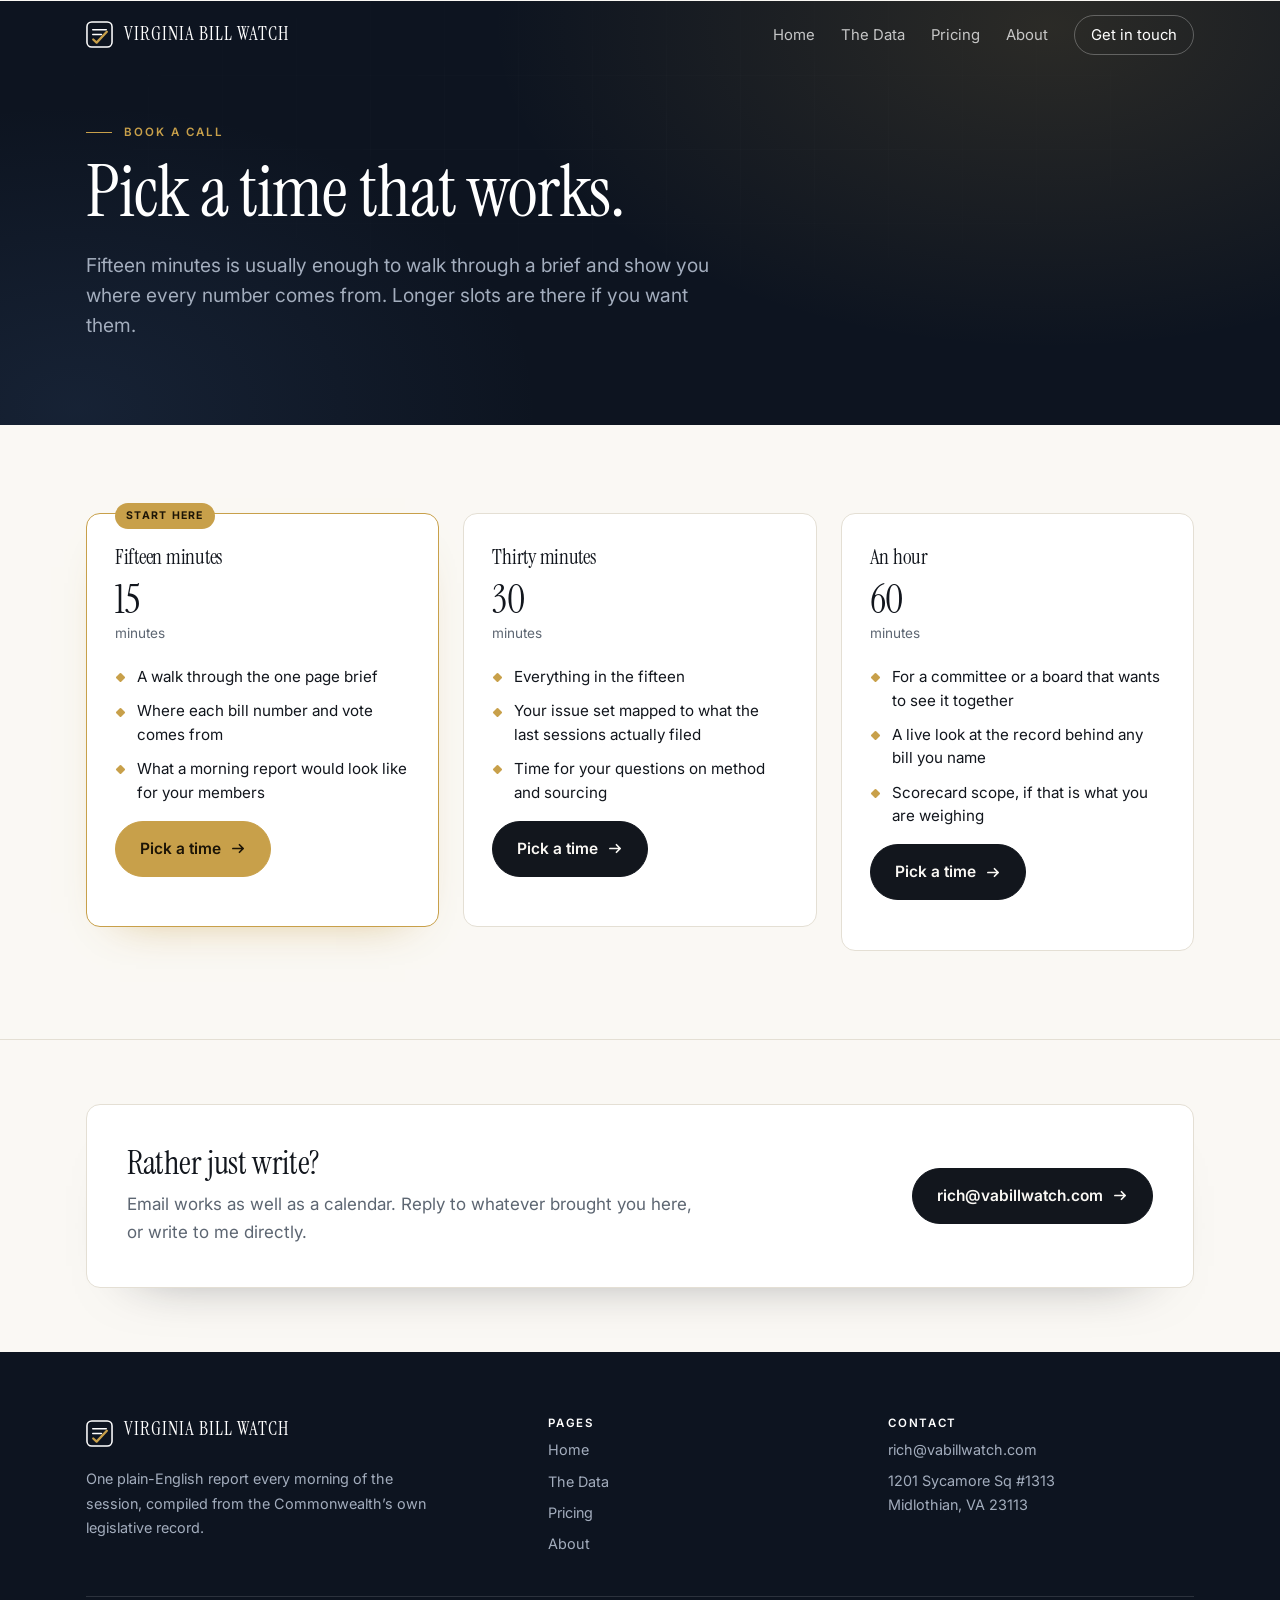
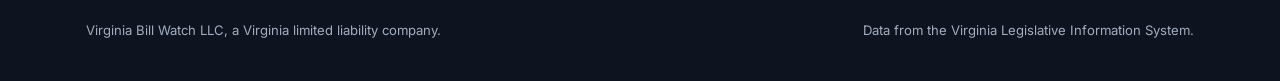
==== meet/index.html @ 0924fa00 "Add a booking page at /meet" ====
<!DOCTYPE html>
<html lang="en">
<head>
<meta charset="utf-8">
<meta name="viewport" content="width=device-width, initial-scale=1">
<title>Book a Call | Virginia Bill Watch</title>
<meta name="description" content="Pick a time to talk with Rich Lennon about legislative tracking for your members.">
<meta name="robots" content="noindex">
<link rel="icon" href="data:image/svg+xml,%3Csvg xmlns='http://www.w3.org/2000/svg' viewBox='0 0 28 28'%3E%3Crect width='28' height='28' rx='6' fill='%230d1420'/%3E%3Cpath d='M7.5 14.6 L11.5 18.6 L21 8.6' fill='none' stroke='%23c8a04a' stroke-width='2.8' stroke-linecap='round' stroke-linejoin='round'/%3E%3C/svg%3E">
<link rel="preconnect" href="https://fonts.googleapis.com">
<link rel="preconnect" href="https://fonts.gstatic.com" crossorigin>
<link href="https://fonts.googleapis.com/css2?family=Instrument+Serif:ital@0;1&family=Inter:wght@400;500;600;700&display=swap" rel="stylesheet">
<link rel="stylesheet" href="/style.css?v=2">
<style>
  /* This page reuses the pricing card, but the badge there reads "Most complete",
     which means nothing on a booking page. */
  .tier.feature::before { content: "Start here"; }
  .tier .button { margin-top: 6px; }
</style>
</head>
<body>

<header class="site-head">
  <div class="wrap">
    <a class="brand" href="/index.html">
      <svg width="27" height="27" viewBox="0 0 28 28" aria-hidden="true">
        <rect x="1" y="1" width="26" height="26" rx="5" fill="none" stroke="currentColor" stroke-width="1.6"/>
        <line x1="7" y1="9" x2="21" y2="9" stroke="currentColor" stroke-width="1.6" stroke-linecap="round"/>
        <line x1="7" y1="14" x2="16" y2="14" stroke="currentColor" stroke-width="1.6" stroke-linecap="round"/>
        <path d="M7.5 19.2 L11 22.4 L21.6 11.2" fill="none" stroke="#c8a04a" stroke-width="2.4" stroke-linecap="round" stroke-linejoin="round"/>
      </svg>
      <p class="wordmark">Virginia Bill Watch</p>
    </a>
    <nav class="site-nav" aria-label="Main">
      <a href="/index.html">Home</a>
      <a href="/data.html">The Data</a>
      <a href="/pricing.html">Pricing</a>
      <a href="/about.html" class="nav-hide">About</a>
      <a href="mailto:rich@vabillwatch.com" class="nav-cta">Get in touch</a>
    </nav>
  </div>
</header>

<section class="pagehead">
  <div class="wrap">
    <p class="eyebrow" data-reveal style="--d:0">Book a call</p>
    <h1 data-reveal style="--d:1">Pick a time that works.</h1>
    <p class="lede" data-reveal style="--d:2">Fifteen minutes is usually enough to walk through a brief and show you where every number comes from. Longer slots are there if you want them.</p>
  </div>
</section>

<section class="band band--paper">
  <div class="wrap">
    <div class="tiers">

      <div class="tier feature" data-reveal style="--d:0">
        <h3>Fifteen minutes</h3>
        <span class="price">15</span>
        <span class="per">minutes</span>
        <ul>
          <li>A walk through the one page brief</li>
          <li>Where each bill number and vote comes from</li>
          <li>What a morning report would look like for your members</li>
        </ul>
        <p><a class="button" href="https://richs-mac-mini.tailf30f0b.ts.net/meet/book/15-minute-meeting">Pick a time
          <svg width="15" height="15" viewBox="0 0 16 16" aria-hidden="true"><path d="M2 8h11M9 4l4 4-4 4" fill="none" stroke="currentColor" stroke-width="1.8" stroke-linecap="round" stroke-linejoin="round"/></svg>
        </a></p>
      </div>

      <div class="tier" data-reveal style="--d:1">
        <h3>Thirty minutes</h3>
        <span class="price">30</span>
        <span class="per">minutes</span>
        <ul>
          <li>Everything in the fifteen</li>
          <li>Your issue set mapped to what the last sessions actually filed</li>
          <li>Time for your questions on method and sourcing</li>
        </ul>
        <p><a class="button button--ink" href="https://richs-mac-mini.tailf30f0b.ts.net/meet/book/30-minute-meeting">Pick a time
          <svg width="15" height="15" viewBox="0 0 16 16" aria-hidden="true"><path d="M2 8h11M9 4l4 4-4 4" fill="none" stroke="currentColor" stroke-width="1.8" stroke-linecap="round" stroke-linejoin="round"/></svg>
        </a></p>
      </div>

      <div class="tier" data-reveal style="--d:2">
        <h3>An hour</h3>
        <span class="price">60</span>
        <span class="per">minutes</span>
        <ul>
          <li>For a committee or a board that wants to see it together</li>
          <li>A live look at the record behind any bill you name</li>
          <li>Scorecard scope, if that is what you are weighing</li>
        </ul>
        <p><a class="button button--ink" href="https://richs-mac-mini.tailf30f0b.ts.net/meet/book/60-minute-meeting">Pick a time
          <svg width="15" height="15" viewBox="0 0 16 16" aria-hidden="true"><path d="M2 8h11M9 4l4 4-4 4" fill="none" stroke="currentColor" stroke-width="1.8" stroke-linecap="round" stroke-linejoin="round"/></svg>
        </a></p>
      </div>

    </div>
  </div>
</section>

<section class="band band--paper band--tight">
  <div class="wrap">
    <div class="cta-band" data-reveal>
      <div>
        <h2>Rather just write?</h2>
        <p>Email works as well as a calendar. Reply to whatever brought you here, or write to me directly.</p>
      </div>
      <div><a class="button button--ink" href="mailto:rich@vabillwatch.com">rich@vabillwatch.com
        <svg width="15" height="15" viewBox="0 0 16 16" aria-hidden="true"><path d="M2 8h11M9 4l4 4-4 4" fill="none" stroke="currentColor" stroke-width="1.8" stroke-linecap="round" stroke-linejoin="round"/></svg>
      </a></div>
    </div>
  </div>
</section>

<footer class="site-foot">
  <div class="wrap">
    <div class="foot-grid">
      <div>
        <a class="brand" href="/index.html">
      <svg width="27" height="27" viewBox="0 0 28 28" aria-hidden="true">
        <rect x="1" y="1" width="26" height="26" rx="5" fill="none" stroke="currentColor" stroke-width="1.6"/>
        <line x1="7" y1="9" x2="21" y2="9" stroke="currentColor" stroke-width="1.6" stroke-linecap="round"/>
        <line x1="7" y1="14" x2="16" y2="14" stroke="currentColor" stroke-width="1.6" stroke-linecap="round"/>
        <path d="M7.5 19.2 L11 22.4 L21.6 11.2" fill="none" stroke="#c8a04a" stroke-width="2.4" stroke-linecap="round" stroke-linejoin="round"/>
      </svg>
          <p class="wordmark">Virginia Bill Watch</p>
        </a>
        <p>One plain-English report every morning of the session, compiled from
        the Commonwealth&rsquo;s own legislative record.</p>
      </div>
      <div>
        <p class="foot-title">Pages</p>
        <div class="foot-nav">
          <a href="/index.html">Home</a>
          <a href="/data.html">The Data</a>
          <a href="/pricing.html">Pricing</a>
          <a href="/about.html">About</a>
        </div>
      </div>
      <div>
        <p class="foot-title">Contact</p>
        <p><a href="mailto:rich@vabillwatch.com">rich@vabillwatch.com</a></p>
        <p>1201 Sycamore Sq #1313<br>Midlothian, VA 23113</p>
      </div>
    </div>
    <div class="foot-legal">
      <span>Virginia Bill Watch LLC, a Virginia limited liability company.</span>
      <span>Data from the Virginia Legislative Information System.</span>
    </div>
  </div>
</footer>

<script src="/app.js" defer></script>
</body>
</html>
---- style.css ----
/* Virginia Bill Watch
   Hand-built design system. No frameworks, no templates.
   Ink and parchment, capitol brass, and the roll call in green and red. */

:root {
  /* surfaces */
  --navy:     #0d1420;
  --navy-2:   #131c2a;
  --paper:    #faf8f4;
  --panel:    #ffffff;
  --panel-2:  #f4f1ea;

  /* ink */
  --ink:      #12161d;
  --ink-2:    #333c49;
  --muted:    #5d6672;
  --on-dark:  #eef1f6;
  --muted-d:  #a3adbd;

  /* lines */
  --line:     #e4dfd4;
  --line-2:   #efebe3;
  --line-d:   rgba(255,255,255,0.13);

  /* accent */
  --brass:    #c8a04a;
  --brass-lo: #e9d9ac;
  --brass-ink:#7d5d16;

  /* the vote */
  --yea:      #3a7a5a;
  --nay:      #a8443a;

  --measure:  66ch;
  --maxw:     1160px;
  --r:        14px;
  --r-sm:     8px;
  --ease:     cubic-bezier(.22,.61,.36,1);
  --head-h:   70px;
}

*, *::before, *::after { box-sizing: border-box; }
html { -webkit-text-size-adjust: 100%; scroll-behavior: smooth; }

body {
  margin: 0;
  background: var(--paper);
  color: var(--ink);
  font-family: Inter, -apple-system, BlinkMacSystemFont, "Segoe UI", Helvetica, Arial, sans-serif;
  font-size: 17px;
  line-height: 1.68;
  -webkit-font-smoothing: antialiased;
  text-rendering: optimizeLegibility;
}

.display, h1, h2, h3, .wordmark, .price, .stat b, .step-n, .pledge-quote {
  font-family: "Instrument Serif", "Source Serif 4", Georgia, "Times New Roman", serif;
  font-weight: 400;
  letter-spacing: -0.012em;
}

h1 { font-size: clamp(2.7rem, 6.1vw, 4.5rem); line-height: 1.02; margin: 0 0 0.32em; }
h2 { font-size: clamp(1.95rem, 3.5vw, 2.7rem); line-height: 1.1;  margin: 0 0 0.5em; }
h3 { font-size: 1.34rem; line-height: 1.25; margin: 0 0 0.4em; }

p, ul, ol { max-width: var(--measure); }
p { margin: 0 0 1.15em; }

a { color: var(--brass-ink); text-decoration: underline; text-underline-offset: 3px; text-decoration-thickness: 1px; transition: color .2s var(--ease); }
a:hover { color: var(--ink); }
:focus-visible { outline: 2px solid var(--brass); outline-offset: 3px; border-radius: 3px; }

.wrap { width: 100%; max-width: var(--maxw); margin: 0 auto; padding: 0 26px; }
.narrow { max-width: 760px; }

.eyebrow {
  display: flex; align-items: center; gap: 12px;
  font-family: Inter, sans-serif;
  font-size: 0.72rem; font-weight: 600;
  letter-spacing: 0.17em; text-transform: uppercase;
  color: var(--brass-ink);
  margin: 0 0 1.1em;
}
.eyebrow::before { content: ""; width: 26px; height: 1px; background: var(--brass); flex: none; }
.on-dark .eyebrow, .hero .eyebrow, .pagehead .eyebrow { color: var(--brass); }

.lede { font-size: 1.2rem; line-height: 1.55; color: var(--muted); max-width: 54ch; }
.hero .lede, .pagehead .lede { color: var(--muted-d); }

/* ============ header ============ */

.site-head {
  position: sticky; top: 0; z-index: 60;
  background: transparent;
  border-bottom: 1px solid transparent;
  transition: background .35s var(--ease), border-color .35s var(--ease), box-shadow .35s var(--ease);
}
.site-head .wrap {
  height: var(--head-h);
  display: flex; align-items: center; justify-content: space-between; gap: 20px;
}
.site-head.is-stuck {
  background: rgba(250,248,244,0.88);
  -webkit-backdrop-filter: saturate(180%) blur(12px);
  backdrop-filter: saturate(180%) blur(12px);
  border-bottom-color: var(--line);
  box-shadow: 0 10px 30px -26px rgba(18,22,29,.5);
}

.brand { display: flex; align-items: center; gap: 11px; text-decoration: none; color: #fff; transition: color .35s var(--ease); }
.site-head.is-stuck .brand { color: var(--ink); }
.brand:hover { color: inherit; }
.brand svg { display: block; flex: none; }
.wordmark { margin: 0; font-size: 1.16rem; letter-spacing: 0.055em; text-transform: uppercase; }

.site-nav { display: flex; align-items: center; gap: 26px; font-size: 0.93rem; }
.site-nav a { color: rgba(255,255,255,0.74); text-decoration: none; position: relative; padding: 4px 0; transition: color .25s var(--ease); }
.site-nav a::after {
  content: ""; position: absolute; left: 0; right: 0; bottom: -2px; height: 2px;
  background: var(--brass); transform: scaleX(0); transform-origin: left;
  transition: transform .3s var(--ease);
}
.site-nav a:hover { color: #fff; }
.site-nav a:hover::after, .site-nav a[aria-current="page"]::after { transform: scaleX(1); }
.site-nav a[aria-current="page"] { color: #fff; }
.site-head.is-stuck .site-nav a { color: var(--muted); }
.site-head.is-stuck .site-nav a:hover,
.site-head.is-stuck .site-nav a[aria-current="page"] { color: var(--ink); }
.site-nav .nav-cta {
  border: 1px solid rgba(255,255,255,0.28); border-radius: 100px; padding: 7px 16px; color: #fff;
  transition: background .25s var(--ease), border-color .25s var(--ease), color .25s var(--ease);
}
.site-nav .nav-cta::after { display: none; }
.site-nav .nav-cta:hover { background: var(--brass); border-color: var(--brass); color: #1c1406; }
.site-head.is-stuck .nav-cta { border-color: var(--line); color: var(--ink); }
.site-head.is-stuck .nav-cta:hover { background: var(--ink); border-color: var(--ink); color: var(--paper); }

/* ============ dark bands ============ */

.hero, .pagehead, .band--dark, .site-foot {
  background: var(--navy);
  color: var(--on-dark);
  position: relative;
  overflow: hidden;
}
.hero::before, .pagehead::before, .band--dark::before {
  content: ""; position: absolute; inset: 0; pointer-events: none;
  background:
    radial-gradient(900px 520px at 82% 6%, rgba(200,160,74,0.16), transparent 62%),
    radial-gradient(700px 460px at 6% 96%, rgba(80,120,180,0.14), transparent 66%);
}
.hero::after, .pagehead::after {
  content: ""; position: absolute; inset: 0; pointer-events: none; opacity: .5;
  background-image:
    linear-gradient(rgba(255,255,255,.028) 1px, transparent 1px),
    linear-gradient(90deg, rgba(255,255,255,.028) 1px, transparent 1px);
  background-size: 74px 74px;
  -webkit-mask-image: radial-gradient(80% 70% at 50% 30%, #000, transparent 78%);
  mask-image: radial-gradient(80% 70% at 50% 30%, #000, transparent 78%);
}
.hero .wrap, .pagehead .wrap, .band--dark .wrap { position: relative; z-index: 1; }
.hero h1, .pagehead h1, .band--dark h2 { color: #fff; }

.hero { padding: calc(var(--head-h) + 54px) 0 88px; margin-top: calc(var(--head-h) * -1); }
.pagehead { padding: calc(var(--head-h) + 52px) 0 62px; margin-top: calc(var(--head-h) * -1); }
.pagehead h1 { max-width: 20ch; }

.hero-grid { display: grid; grid-template-columns: 1.02fr 0.98fr; gap: 60px; align-items: center; }
.hero h1 { max-width: 15ch; }

.hero-actions { display: flex; flex-wrap: wrap; gap: 14px; margin: 30px 0 22px; }

.button {
  display: inline-flex; align-items: center; gap: 10px;
  background: var(--brass); color: #1c1406;
  padding: 14px 24px; border-radius: 100px;
  font-size: 0.97rem; font-weight: 600; text-decoration: none;
  border: 1px solid var(--brass);
  transition: transform .25s var(--ease), box-shadow .25s var(--ease), background .25s var(--ease);
}
.button:hover { background: #d9b463; color: #1c1406; transform: translateY(-2px); box-shadow: 0 14px 28px -16px rgba(200,160,74,.75); }
.button svg { transition: transform .25s var(--ease); }
.button:hover svg { transform: translateX(3px); }
.button--ghost { background: transparent; color: #fff; border-color: rgba(255,255,255,0.3); }
.button--ghost:hover { background: rgba(255,255,255,0.08); color: #fff; border-color: rgba(255,255,255,0.55); box-shadow: none; }
.button--ink { background: var(--ink); border-color: var(--ink); color: var(--paper); }
.button--ink:hover { background: var(--brass-ink); border-color: var(--brass-ink); color: #fff; box-shadow: 0 14px 28px -18px rgba(18,22,29,.8); }

.countdown {
  font-size: 0.9rem; color: var(--muted-d);
  display: flex; align-items: center; gap: 10px; flex-wrap: wrap;
}
.countdown .dot { width: 7px; height: 7px; border-radius: 50%; background: var(--brass); flex: none; box-shadow: 0 0 0 4px rgba(200,160,74,.18); }
.countdown b { color: #fff; font-weight: 600; font-variant-numeric: tabular-nums; }
.countdown-days::before { content: "\00B7"; margin-right: 8px; opacity: .55; }

.countdown--big { margin-top: 30px; align-items: center; }
.countdown--big .countdown-days { display: flex; align-items: center; gap: 12px; flex-wrap: wrap; }
.countdown--big .countdown-days::before { display: none; }
.tick-cell { display: flex; flex-direction: column; align-items: center; min-width: 2.1em; }
.tick-cell b {
  font-family: "Instrument Serif", "Source Serif 4", Georgia, "Times New Roman", serif;
  font-weight: 400; font-size: clamp(2rem, 3.4vw, 2.9rem); line-height: 1;
}
.tick-cell i { font-style: normal; font-size: 0.64rem; letter-spacing: 0.1em; text-transform: uppercase; color: var(--muted-d); margin-top: 5px; }
.tick-sep { color: var(--brass); opacity: 0.55; font-size: 1.5rem; align-self: flex-start; line-height: 1.6; }
.countdown--big .tick-caption { font-size: 0.88rem; line-height: 1.45; margin-left: 6px; }

/* ============ the vote card (signature) ============ */

.votecard {
  background: rgba(255,255,255,0.045);
  border: 1px solid var(--line-d);
  border-radius: var(--r);
  padding: 24px 24px 20px;
  -webkit-backdrop-filter: blur(8px); backdrop-filter: blur(8px);
  box-shadow: 0 40px 80px -50px rgba(0,0,0,.9);
}
.votecard-head { display: flex; justify-content: space-between; align-items: baseline; gap: 14px; border-bottom: 1px solid var(--line-d); padding-bottom: 13px; margin-bottom: 20px; }
.votecard-head strong { font-size: 0.98rem; color: #fff; font-weight: 600; white-space: nowrap; }
.votecard-head span { font-size: 0.76rem; color: var(--muted-d); letter-spacing: .04em; }

.vote-block + .vote-block { margin-top: 22px; padding-top: 20px; border-top: 1px solid var(--line-d); }
.vote-block .vb-top { display: flex; justify-content: space-between; align-items: baseline; gap: 12px; margin-bottom: 11px; }
.vote-block .vb-where { font-size: 0.82rem; color: var(--muted-d); }
.vote-block .vb-tally { font-size: 1.04rem; font-weight: 600; color: #fff; font-variant-numeric: tabular-nums; letter-spacing: .01em; }
.vote-block.is-decisive .vb-tally { color: var(--brass); }

.wall { --sq: 20px; display: grid; gap: 3px; width: -moz-fit-content; width: fit-content; }
.wall i {
  display: block; width: var(--sq); height: var(--sq); border-radius: 2px;
  opacity: 0; transform: scale(.55);
  transition: opacity .32s var(--ease), transform .32s var(--ease);
  transition-delay: calc(var(--i, 0) * 9ms);
}
.wall.is-in i { opacity: 1; transform: none; }
.wall i.y { background: #45936d; }
.wall i.n { background: #c2564a; }
.wall i.o { background: rgba(255,255,255,0.16); }
.wall--big   { grid-template-columns: repeat(14, var(--sq)); }
.wall--small { grid-template-columns: repeat(15, var(--sq)); }

.vote-note { font-size: 0.83rem; color: var(--muted-d); margin: 16px 0 0; max-width: none; line-height: 1.55; }
.vote-note b { color: var(--brass); font-weight: 600; }

.vote-key { display: flex; gap: 16px; flex-wrap: wrap; font-size: 0.74rem; color: var(--muted-d); margin-top: 14px; letter-spacing: .02em; }
.vote-key span { display: flex; align-items: center; gap: 6px; }
.vote-key i { width: 9px; height: 9px; border-radius: 2px; display: block; }

/* ============ bands + sections ============ */

.band { padding: 88px 0; }
.band--paper { background: var(--paper); }
.band--panel { background: var(--panel-2); }
.band--dark { padding: 84px 0; }
.band--tight { padding: 64px 0; }
.band + .band--paper { border-top: 1px solid var(--line); }

.section-head { max-width: 44ch; margin-bottom: 44px; }
.section-head p { color: var(--muted); font-size: 1.06rem; }

/* ============ stats ============ */

.stats {
  display: grid; grid-template-columns: repeat(auto-fit, minmax(200px, 1fr));
  gap: 1px; background: var(--line);
  border: 1px solid var(--line); border-radius: var(--r); overflow: hidden;
}
.stat { background: var(--panel); padding: 26px 24px 24px; }
.stat b { display: block; font-size: 2.7rem; line-height: 1; font-variant-numeric: tabular-nums; color: var(--ink); }
.stat span { display: block; font-size: 0.87rem; color: var(--muted); margin-top: 9px; line-height: 1.45; }
.band--dark .stats, .hero .stats { background: var(--line-d); border-color: var(--line-d); }
.band--dark .stat, .hero .stat { background: rgba(255,255,255,0.035); }
.band--dark .stat b, .hero .stat b { color: #fff; }
.band--dark .stat span, .hero .stat span { color: var(--muted-d); }

/* ============ the ledger ============ */

.ledger {
  background: var(--panel); border: 1px solid var(--line);
  border-radius: var(--r); overflow: hidden;
  box-shadow: 0 30px 60px -50px rgba(18,22,29,.6);
}
.ledger-head {
  display: flex; flex-wrap: wrap; justify-content: space-between; align-items: baseline; gap: 8px 20px;
  padding: 20px 24px; border-bottom: 1px solid var(--line); background: linear-gradient(var(--panel), var(--panel-2));
}
.ledger-head strong { font-size: 1.04rem; }
.ledger-head span { font-size: 0.83rem; color: var(--muted); }

.lrow {
  display: grid; grid-template-columns: 76px minmax(190px, 250px) 1fr 176px; gap: 20px;
  align-items: center; padding: 15px 24px;
  border-bottom: 1px solid var(--line-2);
  transition: background .25s var(--ease);
}
.lrow:last-of-type { border-bottom: 0; }
.lrow--novote { grid-template-columns: 76px minmax(190px, 250px) 1fr; }
.lrow:hover { background: #fcfaf5; }
.lrow .l-date { font-size: 0.85rem; color: var(--muted); font-variant-numeric: tabular-nums; white-space: nowrap; }
.lrow .l-where { font-size: 0.93rem; font-weight: 500; }
.lrow .l-what { font-size: 0.89rem; color: var(--muted); }
.lrow .l-vote { display: flex; align-items: center; gap: 11px; justify-content: flex-end; }
.l-num { font-size: 0.88rem; font-weight: 600; font-variant-numeric: tabular-nums; white-space: nowrap; }
.bar { width: 92px; height: 7px; border-radius: 4px; background: var(--line-2); display: flex; overflow: hidden; flex: none; }
.bar i { display: block; height: 100%; width: 0; transition: width .9s var(--ease); }
.bar.is-in i { width: var(--w); }
.bar .y { background: var(--yea); }
.bar .n { background: var(--nay); }

.lrow.is-decisive { background: #fdf7ea; box-shadow: inset 3px 0 0 var(--brass); }
.lrow.is-decisive:hover { background: #fcf3df; }
.lrow.is-decisive .l-where { color: var(--brass-ink); }
.lrow.is-decisive .l-num { color: var(--brass-ink); }
.l-flag {
  display: inline-block; margin-left: 8px; font-size: 0.66rem; font-weight: 600;
  letter-spacing: .1em; text-transform: uppercase; color: var(--brass-ink);
  border: 1px solid var(--brass-lo); border-radius: 100px; padding: 2px 8px; background: #fff;
}
.ledger-note {
  font-size: 0.88rem; color: var(--muted); max-width: none;
  border-top: 1px solid var(--line); padding: 18px 24px; margin: 0; background: var(--panel-2);
}

/* ============ steps ============ */

.steps { display: grid; grid-template-columns: repeat(auto-fit, minmax(260px, 1fr)); gap: 26px; }
.step { border-top: 2px solid var(--ink); padding-top: 20px; }
.step:nth-child(2) { border-top-color: var(--brass); }
.step-n { display: block; font-size: 2rem; color: var(--brass-ink); line-height: 1; margin-bottom: 12px; font-variant-numeric: tabular-nums; }
.step p { font-size: 0.97rem; color: var(--muted); margin-bottom: 0; }

/* ============ tiers ============ */

.tiers { display: grid; grid-template-columns: repeat(auto-fit, minmax(268px, 1fr)); gap: 24px; align-items: start; }
.tier {
  background: var(--panel); border: 1px solid var(--line); border-radius: var(--r);
  padding: 30px 28px; position: relative;
  transition: transform .4s var(--ease), box-shadow .4s var(--ease), border-color .4s var(--ease);
}
.tier:hover { transform: translateY(-5px); box-shadow: 0 26px 54px -34px rgba(18,22,29,.5); border-color: #d9d1c1; }
.tier h3 { margin-top: 0; }
.tier .price { display: block; font-size: 2.5rem; line-height: 1; font-variant-numeric: tabular-nums; margin: 6px 0 3px; }
.tier .per { display: block; font-size: 0.85rem; color: var(--muted); margin-bottom: 20px; }
.tier ul { list-style: none; margin: 0; padding: 0; font-size: 0.95rem; }
.tier li { position: relative; padding-left: 22px; margin-bottom: 0.7em; line-height: 1.55; }
.tier li::before {
  content: ""; position: absolute; left: 2px; top: 0.62em;
  width: 7px; height: 7px; background: var(--brass); transform: rotate(45deg); border-radius: 1px;
}
.tier.feature { border-color: var(--brass); box-shadow: 0 20px 46px -34px rgba(200,160,74,.85); }
.tier.feature::before {
  content: "Most complete"; position: absolute; top: -11px; left: 28px;
  background: var(--brass); color: #1c1406;
  font-family: Inter, sans-serif; font-size: 0.66rem; font-weight: 700;
  letter-spacing: .12em; text-transform: uppercase;
  padding: 4px 11px; border-radius: 100px;
}

/* ============ pledge ============ */

.pledge-quote {
  font-size: clamp(1.9rem, 3.9vw, 2.9rem); line-height: 1.16; color: #fff;
  max-width: 20ch; margin: 0 0 0.5em;
}
.band--dark .pledge-body { color: var(--muted-d); max-width: 58ch; }
.band--dark .pledge-body a { color: var(--brass); }
.pledge-grid { display: grid; grid-template-columns: 1.1fr 1fr; gap: 56px; align-items: center; }
.pledge-rule { width: 44px; height: 2px; background: var(--brass); margin-bottom: 26px; }

/* light-page pledge block */
.pledge {
  border-left: 3px solid var(--brass);
  padding: 6px 0 6px 24px; margin: 30px 0;
}
.pledge p { font-family: "Instrument Serif", Georgia, serif; font-size: 1.5rem; line-height: 1.3; margin-bottom: 0; }

/* ============ panels + tables (interior pages) ============ */

.panel { background: var(--panel); border: 1px solid var(--line); border-radius: var(--r); padding: 24px 26px 20px; margin: 34px 0; box-shadow: 0 26px 54px -50px rgba(18,22,29,.55); }
.panel-head { display: flex; flex-wrap: wrap; justify-content: space-between; align-items: baseline; gap: 8px 20px; border-bottom: 1px solid var(--line); padding-bottom: 13px; margin-bottom: 6px; }
.panel-head strong { font-size: 1.04rem; }
.panel-head span { font-size: 0.83rem; color: var(--muted); }
.panel p { max-width: none; }
.panel .note { font-size: 0.88rem; color: var(--muted); border-top: 1px solid var(--line-2); padding-top: 15px; margin: 16px 0 0; }

table { width: 100%; border-collapse: collapse; font-size: 0.91rem; }
thead th {
  text-align: left; font-weight: 600; font-size: 0.72rem;
  letter-spacing: 0.1em; text-transform: uppercase; color: var(--muted);
  padding: 14px 12px 9px 0; border-bottom: 1px solid var(--line); white-space: nowrap;
}
tbody td { padding: 11px 12px 11px 0; border-bottom: 1px solid var(--line-2); vertical-align: top; }
tbody tr:last-child td { border-bottom: 0; }
td.num { font-variant-numeric: tabular-nums; white-space: nowrap; }
tr.decisive td { background: #fdf7ea; }
tr.decisive td:first-child { box-shadow: inset 3px 0 0 var(--brass); }
.tablescroll { overflow-x: auto; }

.prose h2 { margin-top: 1.6em; }
.prose h2:first-child { margin-top: 0; }
.prose ul { padding-left: 1.15em; }
.prose li { margin-bottom: 0.5em; }
.rule { border: 0; border-top: 1px solid var(--line); margin: 56px 0; }

/* ============ bio ============ */

.bio { display: grid; grid-template-columns: 210px 1fr; gap: 38px; align-items: start; margin: 34px 0; }
.bio img { width: 100%; height: auto; border-radius: var(--r-sm); display: block; }
.portrait-slot {
  aspect-ratio: 4 / 5; border: 1px dashed var(--line); border-radius: var(--r-sm);
  display: flex; align-items: center; justify-content: center; text-align: center;
  font-size: 0.8rem; color: var(--muted); padding: 14px; background: var(--panel);
}

/* ============ cta ============ */

.cta-band { background: var(--panel); border: 1px solid var(--line); border-radius: var(--r); padding: 40px; display: grid; grid-template-columns: 1fr auto; gap: 30px; align-items: center; box-shadow: 0 30px 60px -52px rgba(18,22,29,.6); }
.cta-band h2 { margin-bottom: 0.25em; font-size: clamp(1.6rem, 2.6vw, 2.1rem); }
.cta-band p { color: var(--muted); margin-bottom: 0; max-width: 52ch; }

/* ============ footer ============ */

.site-foot { padding: 62px 0 40px; font-size: 0.9rem; color: var(--muted-d); }
.foot-grid { display: grid; grid-template-columns: 1.4fr 1fr 1fr; gap: 34px; position: relative; z-index: 1; }
.site-foot .brand { color: #fff; margin-bottom: 14px; }
.site-foot p { margin: 0 0 0.45em; max-width: 40ch; }
.site-foot a { color: var(--muted-d); text-decoration: none; }
.site-foot a:hover { color: var(--brass); text-decoration: underline; text-underline-offset: 3px; }
.foot-title { font-size: 0.72rem; letter-spacing: .15em; text-transform: uppercase; color: #fff; font-weight: 600; margin-bottom: 12px; }
.foot-nav { display: flex; flex-direction: column; gap: 7px; }
.foot-legal { border-top: 1px solid var(--line-d); margin-top: 40px; padding-top: 22px; font-size: 0.82rem; position: relative; z-index: 1; display: flex; flex-wrap: wrap; gap: 8px 28px; justify-content: space-between; }

/* ============ motion ============ */

[data-reveal] { opacity: 0; transform: translateY(18px); }
[data-reveal].is-in {
  opacity: 1; transform: none;
  transition: opacity .75s var(--ease), transform .75s var(--ease);
  transition-delay: calc(var(--d, 0) * 90ms);
}

/* ============ responsive ============ */

@media (max-width: 940px) {
  .hero-grid { grid-template-columns: 1fr; gap: 44px; }
  .pledge-grid { grid-template-columns: 1fr; gap: 30px; }
  .foot-grid { grid-template-columns: 1fr 1fr; }
  .cta-band { grid-template-columns: 1fr; }
  .lrow { grid-template-columns: 68px 1fr 150px; }
  .lrow .l-what { grid-column: 2 / -1; margin-top: -4px; }
}

@media (max-width: 720px) {
  body { font-size: 16px; }
  .site-nav { gap: 16px; font-size: 0.88rem; }
  .site-nav .nav-cta { display: none; }
  .hero { padding: calc(var(--head-h) + 34px) 0 62px; }
  .band { padding: 62px 0; }
  .band--dark { padding: 58px 0; }
  .hero h1 { max-width: none; }
  .wall { --sq: 14px; }
  .lrow { grid-template-columns: 1fr auto; gap: 4px 14px; padding: 14px 18px; }
  .lrow .l-date { grid-column: 1; }
  .lrow .l-vote { grid-row: 1 / span 1; grid-column: 2; }
  .lrow .l-where { grid-column: 1 / -1; }
  .lrow .l-what { grid-column: 1 / -1; margin-top: 0; }
  .ledger-head, .ledger-note { padding-left: 18px; padding-right: 18px; }
  .bio { grid-template-columns: 1fr; }
  .bio > div:first-child { max-width: 190px; }
  .foot-grid { grid-template-columns: 1fr; gap: 26px; }
  .cta-band { padding: 28px 24px; }
  .stat b { font-size: 2.3rem; }
}

@media (prefers-reduced-motion: reduce) {
  html { scroll-behavior: auto; }
  *, *::before, *::after { animation-duration: .001ms !important; transition-duration: .001ms !important; }
  [data-reveal] { opacity: 1; transform: none; }
  .wall i { opacity: 1; transform: none; }
  .bar i { width: var(--w); }
}

/* ---- small phones: the header goes to two rows so the wordmark stays whole ---- */
@media (max-width: 580px) {
  :root { --head-h: 104px; }
  .site-head .wrap { height: auto; flex-wrap: wrap; padding: 13px 26px 9px; gap: 9px; }
  .brand { width: 100%; }
  .wordmark { font-size: 1.02rem; white-space: nowrap; }
  .site-nav { width: 100%; justify-content: space-between; gap: 0; font-size: 0.86rem; }
  .site-nav a { white-space: nowrap; }
  h1 { font-size: 2.4rem; }
  h2 { font-size: 1.7rem; }
  .lede { font-size: 1.05rem; }
  .hero-actions { flex-direction: column; align-items: stretch; }
  .hero-actions .button { justify-content: center; }
  .countdown { display: grid; gap: 3px; }
  .countdown-days::before { display: none; }
  .countdown .dot { display: none; }
  .votecard { padding: 20px 18px 16px; }
  .votecard-head { flex-direction: column; gap: 3px; }
  .step-n { font-size: 1.7rem; }
  .eyebrow { font-size: 0.68rem; letter-spacing: 0.12em; }
  .eyebrow::before { display: none; }
}

/* ============ scorecard price ladder + the comparison ============ */

.block-label {
  font-family: Inter, sans-serif; font-size: 0.7rem; font-weight: 700;
  letter-spacing: 0.13em; text-transform: uppercase; color: var(--muted);
  text-align: center; margin: 0 0 16px;
}

.block-note {
  text-align: center; font-size: 0.92rem; color: var(--muted);
  margin: 0 0 18px;
}

.ladder {
  display: grid; grid-template-columns: repeat(auto-fit, minmax(212px, 1fr));
  gap: 1px; background: var(--line);
  border: 1px solid var(--line); border-radius: var(--r); overflow: hidden;
}
.lad { background: var(--panel); padding: 28px 22px 26px; text-align: center; }
.lad b {
  display: block;
  font-family: "Instrument Serif", "Source Serif 4", Georgia, "Times New Roman", serif;
  font-weight: 400; letter-spacing: -0.012em;
  font-size: 2.5rem; line-height: 1; color: var(--ink);
  font-variant-numeric: tabular-nums;
}
.lad em {
  display: block; font-style: normal;
  font-family: Inter, sans-serif; font-size: 0.7rem; font-weight: 700;
  letter-spacing: 0.11em; text-transform: uppercase; color: var(--brass);
  margin: 11px 0 9px;
}
.lad span { display: block; font-size: 0.87rem; color: var(--muted); line-height: 1.5; }

.lad-foot {
  text-align: center; font-size: 0.92rem; color: var(--muted);
  margin: 15px 0 0;
}

.vs {
  margin-top: 40px; background: var(--panel);
  border: 1px solid var(--line); border-radius: var(--r);
  padding: 28px 28px 24px;
  box-shadow: 0 30px 60px -50px rgba(18,22,29,.6);
}
.vs-title {
  font-family: Inter, sans-serif; font-size: 0.7rem; font-weight: 700;
  letter-spacing: 0.13em; text-transform: uppercase; color: var(--muted);
  margin: 0 0 20px;
}
.vs-row { margin-bottom: 20px; }
.vs-row:last-of-type { margin-bottom: 0; }
.vs-side {
  display: flex; align-items: baseline; justify-content: space-between;
  gap: 8px 18px; flex-wrap: wrap; margin-bottom: 10px;
}
.vs-who { font-size: 0.95rem; font-weight: 600; color: var(--ink); }
.vs-tag {
  display: inline-block; vertical-align: 2px;
  font-family: Inter, sans-serif; font-size: 0.6rem; font-weight: 700;
  letter-spacing: 0.12em; text-transform: uppercase;
  padding: 3px 9px; border-radius: 100px; margin-left: 7px;
}
.vs-tag--ours { background: var(--brass); color: #1c1406; }
.vs-tag--theirs { background: transparent; color: var(--muted); border: 1px solid var(--line); }
.vs-amt {
  font-family: "Instrument Serif", "Source Serif 4", Georgia, "Times New Roman", serif;
  font-weight: 400; font-size: 1.55rem; line-height: 1;
  font-variant-numeric: tabular-nums; color: var(--ink); white-space: nowrap;
}
.vs-amt--theirs { color: var(--muted); }
.vs-track {
  height: 13px; border-radius: 100px; overflow: hidden;
  background: rgba(18,22,29,0.06);
}
.vs-bar { display: block; height: 100%; width: var(--w); border-radius: 100px; }
.vs-bar--ours { background: var(--brass); }
.vs-bar--theirs { background: rgba(18,22,29,0.24); }
.vs-note {
  font-size: 0.86rem; color: var(--muted); line-height: 1.55;
  margin: 20px 0 0; padding-top: 17px; border-top: 1px solid var(--line);
}

@media (max-width: 580px) {
  .lad b { font-size: 2.1rem; }
  .vs { padding: 22px 19px 20px; }
  .vs-amt { font-size: 1.3rem; }
}
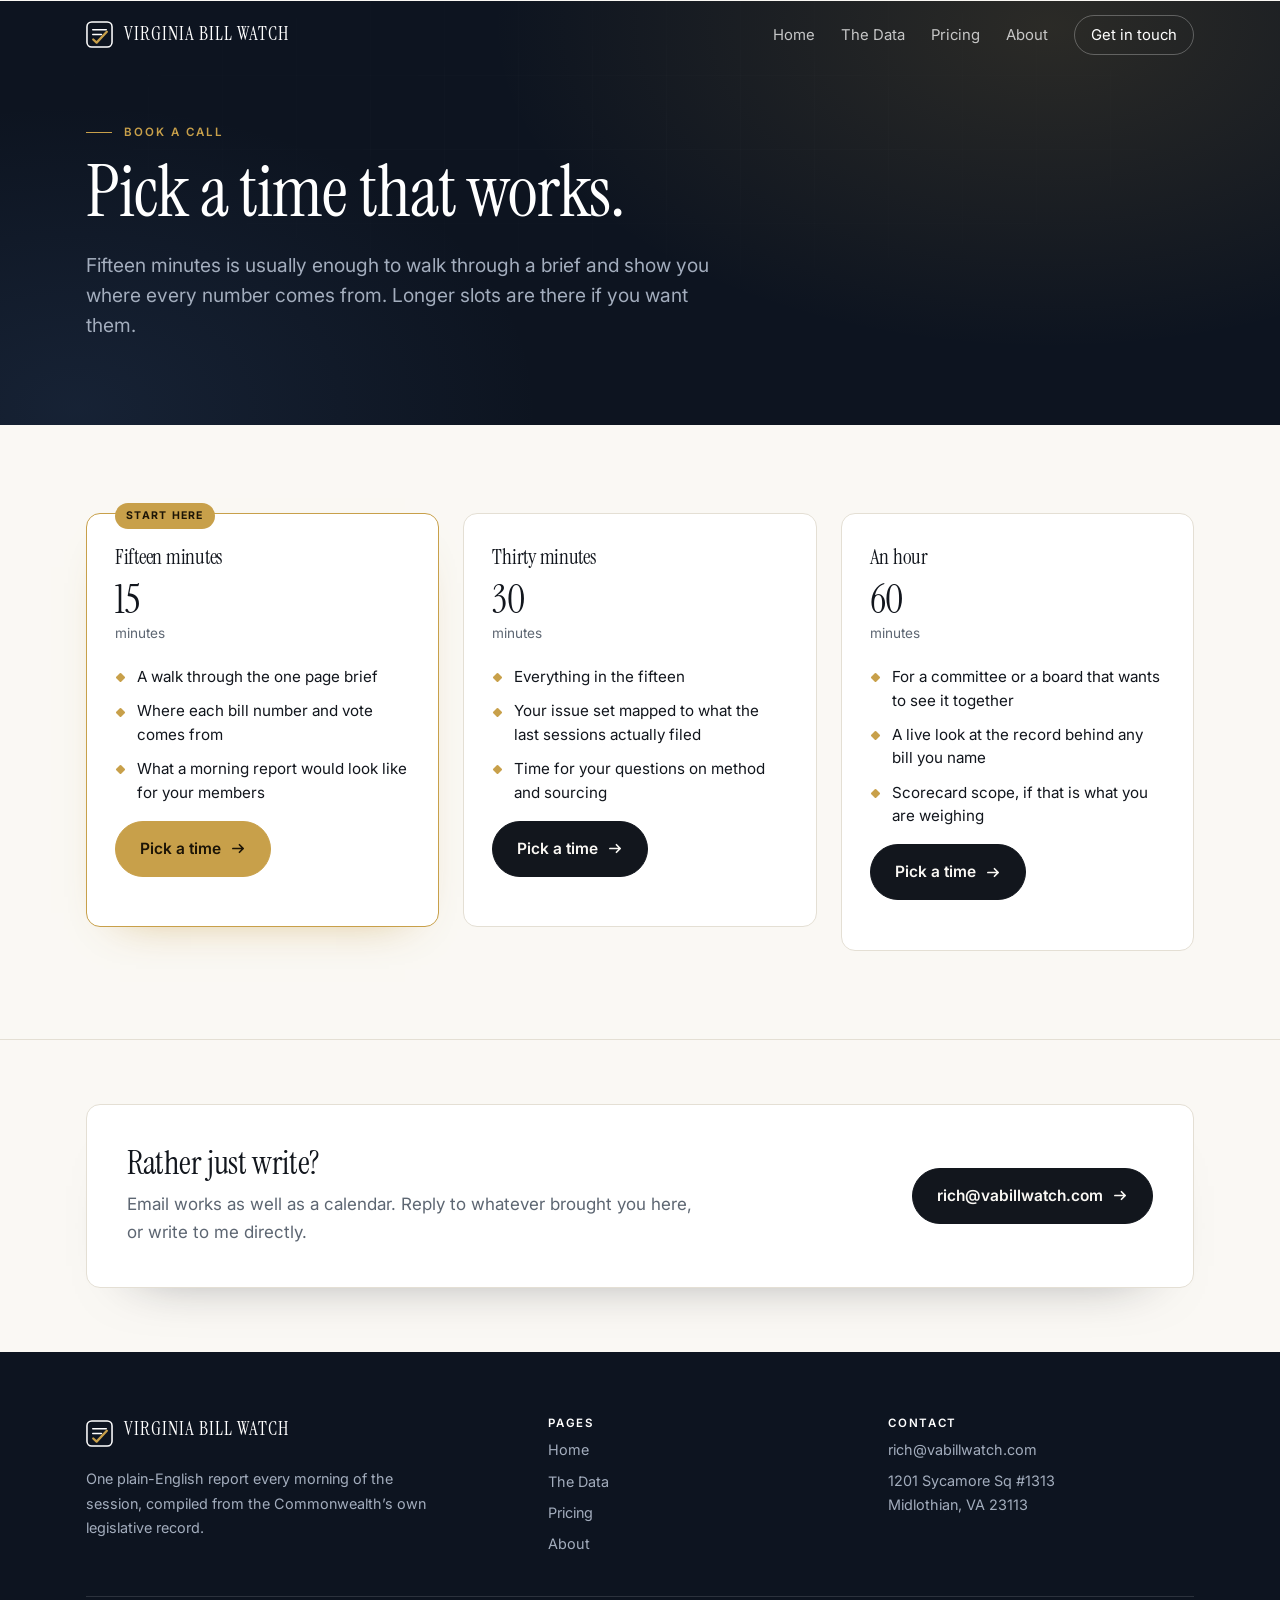
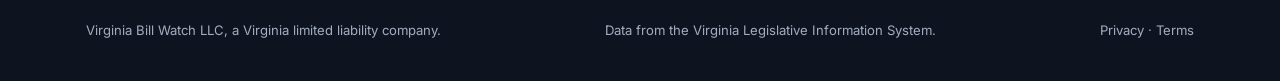
==== commit 8866940b: "Add privacy and terms pages, linked in every footer Co-Authored-By: Claude Opus 5.5 <noreply@anthrop" ====
--- a/meet/index.html
+++ b/meet/index.html
@@ -147,6 +147,7 @@
     <div class="foot-legal">
       <span>Virginia Bill Watch LLC, a Virginia limited liability company.</span>
       <span>Data from the Virginia Legislative Information System.</span>
+      <span><a href="/privacy.html">Privacy</a> &middot; <a href="/terms.html">Terms</a></span>
     </div>
   </div>
 </footer>
